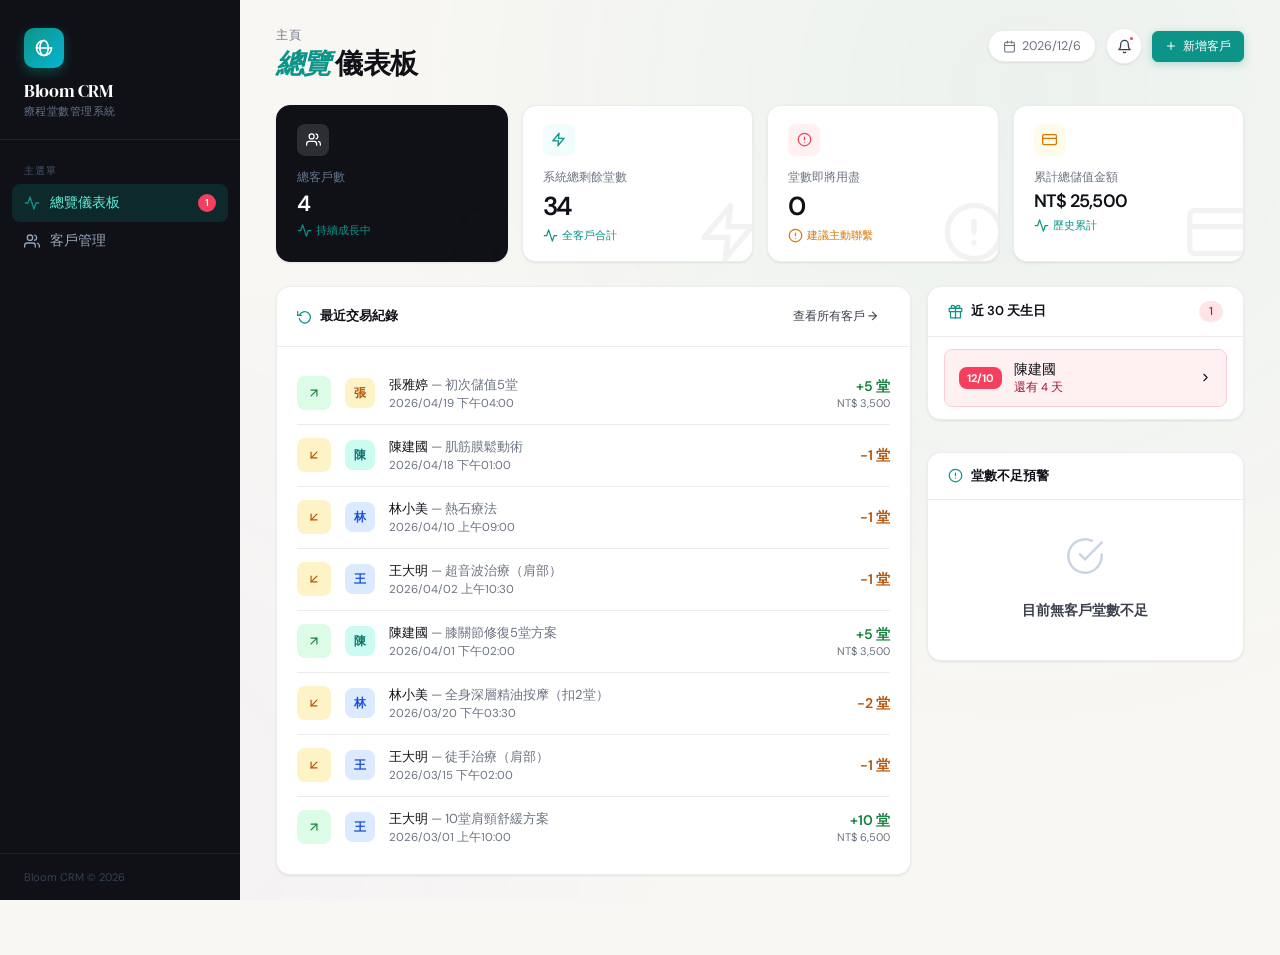
==== index.html @ e78df0e7 "Add files via upload" ====
<!DOCTYPE html>
<html lang="zh-TW">
<head>
  <meta charset="UTF-8" />
  <meta name="viewport" content="width=device-width, initial-scale=1.0" />
  <title>Bloom CRM — 療程堂數管理系統</title>
  <link rel="preconnect" href="https://fonts.googleapis.com" />
  <link rel="preconnect" href="https://fonts.gstatic.com" crossorigin />
  <link href="https://fonts.googleapis.com/css2?family=DM+Serif+Display:ital@0;1&family=DM+Sans:opsz,wght@9..40,300;9..40,400;9..40,500;9..40,600&display=swap" rel="stylesheet" />
  <link rel="stylesheet" href="style.css" />
</head>
<body>

<!-- ─── Surface pattern ─── -->
<div class="surface-pattern" aria-hidden="true"></div>

<!-- ─── App Layout ─── -->
<div class="layout">

  <!-- Sidebar -->
  <aside class="sidebar" id="sidebar">
    <div class="sidebar-logo">
      <div class="sidebar-logo-icon">
        <svg xmlns="http://www.w3.org/2000/svg" width="20" height="20" viewBox="0 0 24 24" fill="none" stroke="currentColor" stroke-width="2" stroke-linecap="round" stroke-linejoin="round"><path d="M12 3c-4.97 0-9 4.03-9 9s4.03 9 9 9 9-4.03 9-9"/><path d="M12 3c2.76 0 5 4.03 5 9s-2.24 9-5 9"/><path d="M3 12h18"/><path d="M12 3c-2.76 0-5 4.03-5 9s2.24 9 5 9"/></svg>
      </div>
      <div class="sidebar-title">Bloom CRM</div>
      <div class="sidebar-subtitle">療程堂數管理系統</div>
    </div>
    <nav class="sidebar-nav">
      <div class="nav-section-label">主選單</div>
      <button class="nav-item active" data-page="dashboard" onclick="navigate('dashboard')">
        <svg xmlns="http://www.w3.org/2000/svg" width="16" height="16" viewBox="0 0 24 24" fill="none" stroke="currentColor" stroke-width="2" stroke-linecap="round" stroke-linejoin="round"><polyline points="22 12 18 12 15 21 9 3 6 12 2 12"/></svg>
        總覽儀表板
        <span class="nav-badge" id="nav-notif-badge" style="display:none">0</span>
      </button>
      <button class="nav-item" data-page="customers" onclick="navigate('customers')">
        <svg xmlns="http://www.w3.org/2000/svg" width="16" height="16" viewBox="0 0 24 24" fill="none" stroke="currentColor" stroke-width="2" stroke-linecap="round" stroke-linejoin="round"><path d="M17 21v-2a4 4 0 0 0-4-4H5a4 4 0 0 0-4 4v2"/><circle cx="9" cy="7" r="4"/><path d="M23 21v-2a4 4 0 0 0-3-3.87"/><path d="M16 3.13a4 4 0 0 1 0 7.75"/></svg>
        客戶管理
      </button>
    </nav>
    <div class="sidebar-footer">Bloom CRM &copy; 2026</div>
  </aside>

  <!-- Main -->
  <main class="main" id="main">
    <div class="main-header">
      <div>
        <div class="breadcrumb" id="breadcrumb">主頁</div>
        <h1 class="main-title" id="main-title"><span>總覽</span> 儀表板</h1>
      </div>
      <div class="header-right">
        <div class="date-chip">
          <svg xmlns="http://www.w3.org/2000/svg" width="13" height="13" viewBox="0 0 24 24" fill="none" stroke="currentColor" stroke-width="2" stroke-linecap="round" stroke-linejoin="round"><rect x="3" y="4" width="18" height="18" rx="2" ry="2"/><line x1="16" y1="2" x2="16" y2="6"/><line x1="8" y1="2" x2="8" y2="6"/><line x1="3" y1="10" x2="21" y2="10"/></svg>
          <span id="today-date"></span>
        </div>
        <div class="icon-btn" id="notif-btn" onclick="navigate('dashboard')" title="通知">
          <span class="notif-dot" id="notif-dot" style="display:none"></span>
          <svg xmlns="http://www.w3.org/2000/svg" width="15" height="15" viewBox="0 0 24 24" fill="none" stroke="currentColor" stroke-width="2" stroke-linecap="round" stroke-linejoin="round"><path d="M18 8A6 6 0 0 0 6 8c0 7-3 9-3 9h18s-3-2-3-9"/><path d="M13.73 21a2 2 0 0 1-3.46 0"/></svg>
        </div>
        <button class="btn btn-primary btn-sm" onclick="openModal('add-customer')">
          <svg xmlns="http://www.w3.org/2000/svg" width="14" height="14" viewBox="0 0 24 24" fill="none" stroke="currentColor" stroke-width="2" stroke-linecap="round" stroke-linejoin="round"><line x1="12" y1="5" x2="12" y2="19"/><line x1="5" y1="12" x2="19" y2="12"/></svg>
          新增客戶
        </button>
      </div>
    </div>

    <div class="page-content">
      <!-- Dashboard Page -->
      <div class="page active" id="page-dashboard"></div>
      <!-- Customers Page -->
      <div class="page" id="page-customers"></div>
      <!-- Profile Page -->
      <div class="page" id="page-profile"></div>
    </div>
  </main>
</div>

<!-- ─── Add Customer Modal ─── -->
<div class="modal-overlay" id="modal-add-customer" style="display:none" onclick="closeModalOutside(event,'modal-add-customer')">
  <div class="modal">
    <div class="modal-header">
      <span class="modal-title">新增客戶檔案</span>
      <button class="icon-btn" onclick="closeModal('add-customer')">
        <svg xmlns="http://www.w3.org/2000/svg" width="16" height="16" viewBox="0 0 24 24" fill="none" stroke="currentColor" stroke-width="2" stroke-linecap="round" stroke-linejoin="round"><line x1="18" y1="6" x2="6" y2="18"/><line x1="6" y1="6" x2="18" y2="18"/></svg>
      </button>
    </div>
    <form id="form-add-customer" onsubmit="handleAddCustomer(event)">
      <div class="modal-body">
        <div class="form-grid-2">
          <div class="form-group">
            <label class="form-label">姓名 *</label>
            <input name="name" required class="form-input" placeholder="王大明" />
          </div>
          <div class="form-group">
            <label class="form-label">手機號碼 *</label>
            <input name="phone" required class="form-input" placeholder="0912-345-678" />
          </div>
        </div>
        <div class="form-grid-2">
          <div class="form-group">
            <label class="form-label">生日</label>
            <input name="birthday" type="date" class="form-input" />
          </div>
          <div class="form-group">
            <label class="form-label">性別</label>
            <select name="gender" class="form-input form-select">
              <option>女</option><option>男</option><option>其他</option>
            </select>
          </div>
        </div>
        <div class="form-group">
          <label class="form-label">健康狀況 / 備註</label>
          <textarea name="notes" class="form-input form-textarea" placeholder="記錄客戶的過去傷病史、偏好力道、過敏源等..."></textarea>
        </div>
      </div>
      <div class="modal-footer">
        <button type="button" class="btn" onclick="closeModal('add-customer')">取消</button>
        <button type="submit" class="btn btn-primary">
          <svg xmlns="http://www.w3.org/2000/svg" width="14" height="14" viewBox="0 0 24 24" fill="none" stroke="currentColor" stroke-width="2" stroke-linecap="round" stroke-linejoin="round"><line x1="12" y1="5" x2="12" y2="19"/><line x1="5" y1="12" x2="19" y2="12"/></svg>
          建立檔案
        </button>
      </div>
    </form>
  </div>
</div>

<!-- ─── Transaction Modal ─── -->
<div class="modal-overlay" id="modal-transaction" style="display:none" onclick="closeModalOutside(event,'modal-transaction')">
  <div class="modal">
    <div class="modal-header">
      <div>
        <div class="modal-title" id="tx-modal-title">儲值</div>
        <div class="modal-subtitle" id="tx-modal-subtitle"></div>
      </div>
      <button class="icon-btn" onclick="closeModal('transaction')">
        <svg xmlns="http://www.w3.org/2000/svg" width="16" height="16" viewBox="0 0 24 24" fill="none" stroke="currentColor" stroke-width="2" stroke-linecap="round" stroke-linejoin="round"><line x1="18" y1="6" x2="6" y2="18"/><line x1="6" y1="6" x2="18" y2="18"/></svg>
      </button>
    </div>
    <form id="form-transaction" onsubmit="handleTransaction(event)">
      <div class="modal-body">
        <div class="alert alert-amber" id="tx-balance-alert" style="display:none">
          <svg xmlns="http://www.w3.org/2000/svg" width="15" height="15" viewBox="0 0 24 24" fill="none" stroke="currentColor" stroke-width="2" stroke-linecap="round" stroke-linejoin="round"><circle cx="12" cy="12" r="10"/><line x1="12" y1="8" x2="12" y2="12"/><line x1="12" y1="16" x2="12.01" y2="16"/></svg>
          <span id="tx-balance-text"></span>
        </div>
        <!-- Plan picker (topup only) -->
        <div id="tx-plan-section" class="form-group">
          <label class="form-label">快速選擇方案</label>
          <div class="plan-grid" id="plan-grid"></div>
        </div>
        <div class="form-grid-2" id="tx-fields">
          <div class="form-group">
            <label class="form-label" id="tx-sessions-label">增加堂數 *</label>
            <input name="sessions" id="tx-sessions" required type="number" min="1" value="1" class="form-input" />
          </div>
          <div class="form-group" id="tx-amount-group">
            <label class="form-label">收款金額 (NT$) *</label>
            <input name="amount" id="tx-amount" required type="number" min="0" class="form-input" placeholder="例：6500" />
            <div class="form-hint">可輸入自訂金額覆蓋方案定價</div>
          </div>
        </div>
        <div class="form-group">
          <label class="form-label">備註 / 療程名稱 *</label>
          <input name="note" id="tx-note" required class="form-input" placeholder="" />
        </div>
      </div>
      <div class="modal-footer">
        <button type="button" class="btn" onclick="closeModal('transaction')">取消</button>
        <button type="submit" class="btn btn-primary" id="tx-submit-btn">確認</button>
      </div>
    </form>
  </div>
</div>

<!-- ─── Toast ─── -->
<div class="toast" id="toast" style="display:none">
  <div class="toast-dot"></div>
  <span id="toast-msg"></span>
</div>

<script src="app.js"></script>
</body>
</html>
---- style.css ----
/* ─── Reset & Base ─────────────────────────────────────────────────────────── */
*, *::before, *::after { box-sizing: border-box; margin: 0; padding: 0; }

:root {
  --ink:          #0f1117;
  --ink-2:        #3a3f4b;
  --ink-3:        #6b7280;
  --surface:      #f8f7f4;
  --card:         #ffffff;
  --border:       rgba(0,0,0,0.07);
  --border-2:     rgba(0,0,0,0.14);
  --teal:         #0d9488;
  --teal-dark:    #0f766e;
  --teal-light:   #f0fdfa;
  --teal-mid:     #99f6e4;
  --rose:         #f43f5e;
  --rose-light:   #fff1f2;
  --gold:         #d97706;
  --gold-light:   #fffbeb;
  --purple:       #7c3aed;
  --purple-light: #f5f3ff;
  --shadow-sm:    0 1px 3px rgba(0,0,0,0.06), 0 1px 2px rgba(0,0,0,0.04);
  --shadow:       0 4px 16px rgba(0,0,0,0.08), 0 1px 4px rgba(0,0,0,0.04);
  --shadow-lg:    0 20px 48px rgba(0,0,0,0.13), 0 4px 12px rgba(0,0,0,0.06);
  --r:            14px;
  --r-sm:         8px;
  --r-lg:         20px;
  --r-xl:         28px;
  --font-display: 'DM Serif Display', Georgia, serif;
  --font-body:    'DM Sans', system-ui, sans-serif;
}

html { font-size: 16px; }
body {
  font-family: var(--font-body);
  background: var(--surface);
  color: var(--ink);
  min-height: 100vh;
  -webkit-font-smoothing: antialiased;
}

/* ─── Background Pattern ────────────────────────────────────────────────────── */
.surface-pattern {
  position: fixed; inset: 0; pointer-events: none; z-index: 0;
  background-image:
    radial-gradient(circle at 80% 10%, rgba(13,148,136,0.05) 0%, transparent 50%),
    radial-gradient(circle at 10% 90%, rgba(124,58,237,0.03) 0%, transparent 40%);
}

/* ─── Layout ────────────────────────────────────────────────────────────────── */
.layout {
  display: flex;
  min-height: 100vh;
  position: relative;
  z-index: 1;
}

/* ─── Sidebar ────────────────────────────────────────────────────────────────── */
.sidebar {
  width: 240px;
  min-width: 240px;
  background: var(--ink);
  color: #e2e8f0;
  display: flex;
  flex-direction: column;
  position: sticky;
  top: 0;
  height: 100vh;
  overflow: hidden;
  flex-shrink: 0;
}

.sidebar-logo {
  padding: 28px 24px 20px;
  border-bottom: 1px solid rgba(255,255,255,0.07);
}
.sidebar-logo-icon {
  width: 40px; height: 40px;
  border-radius: 10px;
  background: linear-gradient(135deg, var(--teal) 0%, #06b6d4 100%);
  display: flex; align-items: center; justify-content: center;
  margin-bottom: 12px;
  box-shadow: 0 4px 12px rgba(13,148,136,0.4);
  color: #fff;
}
.sidebar-title {
  font-family: var(--font-display);
  font-size: 18px; color: #fff;
  letter-spacing: -0.02em; line-height: 1.2;
}
.sidebar-subtitle {
  font-size: 11px; color: #64748b;
  margin-top: 2px; letter-spacing: 0.04em; text-transform: uppercase;
}

.sidebar-nav { padding: 16px 12px; flex: 1; }
.nav-section-label {
  font-size: 10px; color: #475569;
  text-transform: uppercase; letter-spacing: 0.08em;
  padding: 0 12px; margin: 8px 0 6px;
}
.nav-item {
  display: flex; align-items: center; gap: 10px;
  padding: 10px 12px; border-radius: var(--r-sm);
  cursor: pointer; transition: all 0.15s;
  font-size: 13.5px; color: #94a3b8;
  border: none; background: none; width: 100%; text-align: left;
  font-family: var(--font-body);
}
.nav-item:hover { background: rgba(255,255,255,0.06); color: #e2e8f0; }
.nav-item.active { background: rgba(13,148,136,0.18); color: #5eead4; }
.nav-item.active svg { stroke: var(--teal); }
.nav-item svg { width: 16px; height: 16px; flex-shrink: 0; }
.nav-badge {
  margin-left: auto;
  background: var(--rose); color: #fff;
  font-size: 10px; font-weight: 600;
  min-width: 18px; height: 18px; border-radius: 99px;
  display: inline-flex; align-items: center; justify-content: center;
  padding: 0 5px;
}

.sidebar-footer {
  padding: 16px 24px;
  border-top: 1px solid rgba(255,255,255,0.07);
  font-size: 11px; color: #334155;
}

/* ─── Main ───────────────────────────────────────────────────────────────────── */
.main { flex: 1; overflow-y: auto; min-width: 0; }

.main-header {
  padding: 28px 36px 0;
  display: flex; align-items: flex-start; justify-content: space-between;
  margin-bottom: 24px;
}
.breadcrumb {
  font-size: 11.5px; color: var(--ink-3);
  margin-bottom: 4px; text-transform: uppercase; letter-spacing: 0.06em;
}
.main-title {
  font-family: var(--font-display);
  font-size: 28px; color: var(--ink);
  letter-spacing: -0.03em; line-height: 1.2;
}
.main-title span { font-style: italic; color: var(--teal); }

.header-right { display: flex; align-items: center; gap: 10px; }
.date-chip {
  display: flex; align-items: center; gap: 6px;
  padding: 7px 14px; border-radius: 99px;
  background: var(--card); border: 1px solid var(--border);
  font-size: 12.5px; color: var(--ink-3);
  box-shadow: var(--shadow-sm);
}
.icon-btn {
  width: 36px; height: 36px; border-radius: 99px;
  background: var(--card); border: 1px solid var(--border);
  display: flex; align-items: center; justify-content: center;
  cursor: pointer; transition: all 0.15s;
  box-shadow: var(--shadow-sm); position: relative;
  flex-shrink: 0;
}
.icon-btn:hover { border-color: var(--border-2); box-shadow: var(--shadow); }
.icon-btn svg { color: var(--ink-2); }
.notif-dot {
  position: absolute; top: 6px; right: 6px;
  width: 7px; height: 7px; border-radius: 99px;
  background: var(--rose); border: 2px solid var(--card);
}

.page-content { padding: 0 36px 48px; }

/* ─── Pages ──────────────────────────────────────────────────────────────────── */
.page { display: none; }
.page.active { display: block; animation: fadeIn 0.2s ease; }
@keyframes fadeIn { from { opacity: 0; transform: translateY(6px); } to { opacity: 1; transform: translateY(0); } }

/* ─── KPI Grid ───────────────────────────────────────────────────────────────── */
.kpi-grid {
  display: grid;
  grid-template-columns: repeat(4, 1fr);
  gap: 14px; margin-bottom: 24px;
}
.kpi-card {
  background: var(--card); border-radius: var(--r);
  padding: 18px 20px; border: 1px solid var(--border);
  box-shadow: var(--shadow-sm); position: relative; overflow: hidden;
  transition: box-shadow 0.2s, transform 0.2s;
}
.kpi-card:hover { box-shadow: var(--shadow); transform: translateY(-1px); }
.kpi-card.accent { background: var(--ink); border-color: var(--ink); }

.kpi-icon {
  width: 32px; height: 32px; border-radius: var(--r-sm);
  display: flex; align-items: center; justify-content: center;
  margin-bottom: 14px;
}
.kpi-icon svg { width: 15px; height: 15px; }
.kpi-icon.teal   { background: var(--teal-light); color: var(--teal); }
.kpi-icon.rose   { background: var(--rose-light); color: var(--rose); }
.kpi-icon.gold   { background: var(--gold-light); color: var(--gold); }
.kpi-icon.white  { background: rgba(255,255,255,0.12); color: #fff; }

.kpi-label { font-size: 11.5px; color: var(--ink-3); margin-bottom: 4px; }
.kpi-card.accent .kpi-label { color: #64748b; }
.kpi-value { font-size: 26px; font-weight: 600; color: var(--ink); letter-spacing: -0.04em; }
.kpi-card.accent .kpi-value { color: #fff; font-size: 22px; }
.kpi-delta { font-size: 11px; margin-top: 5px; display: flex; align-items: center; gap: 4px; }
.kpi-delta.up   { color: var(--teal); }
.kpi-delta.warn { color: var(--gold); }
.kpi-bg-icon { position: absolute; bottom: -8px; right: -8px; opacity: 0.05; }
.kpi-bg-icon svg { width: 64px; height: 64px; }
.kpi-card.accent .kpi-bg-icon { opacity: 0.12; }

/* ─── Two/Three Col ──────────────────────────────────────────────────────────── */
.two-col   { display: grid; grid-template-columns: 1fr 1fr; gap: 16px; margin-bottom: 16px; }
.three-col { display: grid; grid-template-columns: 2fr 1fr; gap: 16px; margin-bottom: 16px; }

/* ─── Panel ──────────────────────────────────────────────────────────────────── */
.panel {
  background: var(--card); border-radius: var(--r);
  border: 1px solid var(--border); box-shadow: var(--shadow-sm); overflow: hidden;
  margin-bottom: 16px;
}
.panel-header {
  padding: 14px 20px;
  border-bottom: 1px solid var(--border);
  display: flex; align-items: center; gap: 8px;
}
.panel-header svg { width: 15px; height: 15px; color: var(--teal); }
.panel-title { font-size: 13px; font-weight: 600; color: var(--ink); }
.panel-body { padding: 16px 20px; }

/* ─── Buttons ────────────────────────────────────────────────────────────────── */
.btn {
  display: inline-flex; align-items: center; gap: 6px;
  padding: 9px 16px; border-radius: var(--r-sm);
  font-size: 13px; font-weight: 500; font-family: var(--font-body);
  cursor: pointer; transition: all 0.15s;
  border: 1px solid var(--border);
  background: var(--card); color: var(--ink-2);
  box-shadow: var(--shadow-sm); white-space: nowrap;
  text-decoration: none;
}
.btn:hover { background: #f1f5f9; border-color: var(--border-2); }
.btn svg { width: 14px; height: 14px; flex-shrink: 0; }
.btn-primary {
  background: var(--teal); color: #fff;
  border-color: var(--teal);
  box-shadow: 0 2px 8px rgba(13,148,136,0.3);
}
.btn-primary:hover { background: var(--teal-dark); border-color: var(--teal-dark); box-shadow: 0 4px 12px rgba(13,148,136,0.4); }
.btn-danger  { background: var(--rose); color: #fff; border-color: var(--rose); box-shadow: 0 2px 8px rgba(244,63,94,0.3); }
.btn-danger:hover { background: #e11d48; }
.btn-ghost   { background: none; border-color: transparent; box-shadow: none; }
.btn-ghost:hover { background: #f1f5f9; }
.btn-sm      { padding: 6px 12px; font-size: 12px; border-radius: 6px; }
.btn-sm svg  { width: 12px; height: 12px; }

/* ─── Search ─────────────────────────────────────────────────────────────────── */
.search-row { display: flex; gap: 10px; margin-bottom: 18px; }
.search-wrap { flex: 1; position: relative; }
.search-wrap svg {
  position: absolute; left: 12px; top: 50%;
  transform: translateY(-50%); width: 15px; height: 15px; color: var(--ink-3);
  pointer-events: none;
}
.search-input {
  width: 100%; padding: 10px 12px 10px 36px;
  border: 1px solid var(--border); border-radius: var(--r-sm);
  background: var(--card); color: var(--ink); font-size: 13.5px;
  font-family: var(--font-body);
  outline: none; transition: border-color 0.15s, box-shadow 0.15s;
  box-shadow: var(--shadow-sm);
}
.search-input:focus {
  border-color: var(--teal);
  box-shadow: 0 0 0 3px rgba(13,148,136,0.12);
}

/* ─── Customer Table ─────────────────────────────────────────────────────────── */
.customer-table { width: 100%; border-collapse: collapse; }
.customer-table th {
  text-align: left; font-size: 11px; font-weight: 600;
  color: var(--ink-3); text-transform: uppercase; letter-spacing: 0.06em;
  padding: 10px 16px; background: #fafafa; border-bottom: 1px solid var(--border);
}
.customer-table td {
  padding: 13px 16px; border-bottom: 1px solid var(--border); vertical-align: middle;
}
.customer-table tbody tr:last-child td { border-bottom: none; }
.customer-table tbody tr { transition: background 0.1s; cursor: pointer; }
.customer-table tbody tr:hover td { background: var(--teal-light); }

/* ─── Avatar ─────────────────────────────────────────────────────────────────── */
.avatar {
  width: 36px; height: 36px; border-radius: 99px;
  display: flex; align-items: center; justify-content: center;
  font-size: 14px; font-weight: 600; flex-shrink: 0;
  font-family: var(--font-body);
}
.avatar-lg   { width: 64px; height: 64px; font-size: 22px; border-radius: 18px; }
.avatar-teal   { background: #ccfbf1; color: #0f766e; }
.avatar-purple { background: #ede9fe; color: #6d28d9; }
.avatar-rose   { background: #ffe4e6; color: #be123c; }
.avatar-gold   { background: #fef3c7; color: #b45309; }
.avatar-blue   { background: #dbeafe; color: #1d4ed8; }

/* ─── Badges ─────────────────────────────────────────────────────────────────── */
.badge {
  display: inline-flex; align-items: center; gap: 4px;
  padding: 3px 10px; border-radius: 99px;
  font-size: 11.5px; font-weight: 500;
}
.badge-green  { background: #dcfce7; color: #15803d; }
.badge-amber  { background: #fef3c7; color: #b45309; }
.badge-red    { background: #ffe4e6; color: #be123c; }
.badge-blue   { background: #dbeafe; color: #1d4ed8; }
.badge-gray   { background: #f1f5f9; color: #475569; }

/* ─── Session Meter ──────────────────────────────────────────────────────────── */
.session-meter { display: flex; align-items: center; gap: 8px; }
.session-bar-bg { flex: 1; height: 5px; background: #e2e8f0; border-radius: 99px; overflow: hidden; }
.session-bar    { height: 100%; border-radius: 99px; transition: width 0.4s ease; }
.session-bar.green  { background: var(--teal); }
.session-bar.amber  { background: var(--gold); }
.session-bar.red    { background: var(--rose); }

/* ─── Transaction Rows ───────────────────────────────────────────────────────── */
.tx-row {
  display: flex; align-items: center; gap: 14px;
  padding: 13px 0; border-bottom: 1px solid var(--border);
}
.tx-row:last-child { border-bottom: none; }
.tx-icon {
  width: 34px; height: 34px; border-radius: var(--r-sm);
  display: flex; align-items: center; justify-content: center; flex-shrink: 0;
}
.tx-icon svg { width: 14px; height: 14px; }
.tx-icon.topup { background: #dcfce7; color: #15803d; }
.tx-icon.usage { background: #fef3c7; color: #b45309; }
.tx-info   { flex: 1; min-width: 0; }
.tx-title  { font-size: 13px; font-weight: 500; color: var(--ink); }
.tx-sub    { font-size: 11.5px; color: var(--ink-3); margin-top: 2px; }
.tx-amount { font-size: 14px; font-weight: 600; text-align: right; white-space: nowrap; }
.tx-amount.topup { color: #15803d; }
.tx-amount.usage { color: #b45309; }
.tx-amount .tx-money { font-size: 11px; font-weight: 400; color: var(--ink-3); }

/* ─── Birthday Row ───────────────────────────────────────────────────────────── */
.bday-row {
  display: flex; align-items: center; gap: 12px;
  padding: 11px 14px; border-radius: var(--r-sm);
  background: var(--rose-light); border: 1px solid #fecdd3;
  cursor: pointer; transition: all 0.15s; margin-bottom: 8px;
}
.bday-row:hover { background: #ffe4e6; border-color: #fda4af; }
.bday-row:last-child { margin-bottom: 0; }
.bday-date-badge {
  background: var(--rose); color: #fff;
  border-radius: 8px; padding: 4px 8px;
  font-size: 11px; font-weight: 700;
  text-align: center; min-width: 40px; flex-shrink: 0;
}

/* ─── Alert Box ──────────────────────────────────────────────────────────────── */
.alert {
  display: flex; align-items: flex-start; gap: 10px;
  padding: 12px 14px; border-radius: var(--r-sm);
  font-size: 13px; margin-bottom: 16px;
}
.alert svg { width: 15px; height: 15px; flex-shrink: 0; margin-top: 1px; }
.alert-amber { background: var(--gold-light); border: 1px solid #fcd34d; color: #92400e; }
.alert-amber svg { stroke: #b45309; }

/* ─── Profile Layout ─────────────────────────────────────────────────────────── */
.profile-grid { display: grid; grid-template-columns: 300px 1fr; gap: 18px; }

.profile-card {
  background: var(--card); border-radius: var(--r);
  border: 1px solid var(--border); box-shadow: var(--shadow-sm); overflow: hidden;
  margin-bottom: 14px;
}
.profile-card-header {
  padding: 28px 24px;
  background: linear-gradient(135deg, #f0fdfa 0%, #e0f2fe 100%);
  border-bottom: 1px solid var(--border);
  text-align: center;
}
.profile-name {
  font-family: var(--font-display);
  font-size: 22px; color: var(--ink);
  margin-top: 12px; letter-spacing: -0.02em;
}
.profile-meta { font-size: 12.5px; color: var(--ink-3); margin-top: 4px; }
.profile-card-body { padding: 20px 24px; }

.profile-field { display: flex; align-items: flex-start; gap: 10px; margin-bottom: 14px; }
.profile-field:last-child { margin-bottom: 0; }
.profile-field-icon {
  width: 28px; height: 28px; border-radius: 7px;
  background: var(--surface);
  display: flex; align-items: center; justify-content: center; flex-shrink: 0;
}
.profile-field-icon svg { width: 13px; height: 13px; color: var(--ink-3); }
.profile-field-label { font-size: 11px; color: var(--ink-3); margin-bottom: 1px; }
.profile-field-value { font-size: 13.5px; color: var(--ink); line-height: 1.5; }

/* Balance Card */
.balance-card {
  background: var(--ink); border-radius: var(--r);
  padding: 22px 24px; overflow: hidden; position: relative;
  border: 1px solid #1e293b;
}
.balance-inner { position: relative; z-index: 1; }
.balance-eyebrow { font-size: 11px; color: #475569; text-transform: uppercase; letter-spacing: 0.06em; margin-bottom: 6px; }
.balance-number { font-size: 52px; font-weight: 700; color: #fff; line-height: 1; letter-spacing: -0.05em; }
.balance-label  { font-size: 13px; color: #64748b; margin-top: 4px; }
.balance-progress { margin: 10px 0 16px; }
.balance-progress .session-bar-bg { height: 4px; }
.balance-spend { font-size: 12px; color: #64748b; margin-bottom: 16px; }
.balance-actions { display: flex; gap: 10px; }
.balance-btn {
  flex: 1; padding: 10px 0; border-radius: var(--r-sm);
  font-size: 13px; font-weight: 500; cursor: pointer;
  transition: all 0.15s; border: none; font-family: var(--font-body);
  display: flex; align-items: center; justify-content: center; gap: 6px;
}
.balance-btn svg { width: 14px; height: 14px; }
.balance-btn.primary   { background: var(--teal); color: #fff; }
.balance-btn.primary:hover { background: var(--teal-dark); }
.balance-btn.secondary { background: rgba(255,255,255,0.08); color: #94a3b8; }
.balance-btn.secondary:hover { background: rgba(255,255,255,0.15); color: #e2e8f0; }
.balance-bg-icon { position: absolute; bottom: -20px; right: -20px; opacity: 0.07; }
.balance-bg-icon svg { width: 120px; height: 120px; stroke: #fff; }

/* Profile Transaction Panel */
.profile-tx-panel {
  background: var(--card); border-radius: var(--r);
  border: 1px solid var(--border); box-shadow: var(--shadow-sm);
  overflow: hidden; display: flex; flex-direction: column;
  max-height: 600px;
}
.profile-tx-body { overflow-y: auto; padding: 0 20px; flex: 1; }
.profile-tx-body::-webkit-scrollbar { width: 4px; }
.profile-tx-body::-webkit-scrollbar-thumb { background: #e2e8f0; border-radius: 99px; }

/* ─── Modal ──────────────────────────────────────────────────────────────────── */
.modal-overlay {
  position: fixed; inset: 0;
  background: rgba(15,17,23,0.6);
  backdrop-filter: blur(4px);
  display: flex; align-items: center; justify-content: center;
  padding: 16px; z-index: 100;
}
.modal {
  background: var(--card); border-radius: var(--r-xl);
  width: 100%; max-width: 460px;
  box-shadow: var(--shadow-lg);
  animation: modal-in 0.2s ease;
  overflow: hidden;
}
@keyframes modal-in {
  from { opacity: 0; transform: scale(0.96) translateY(8px); }
  to   { opacity: 1; transform: scale(1) translateY(0); }
}
.modal-header {
  padding: 22px 24px 18px;
  display: flex; align-items: flex-start; justify-content: space-between;
  border-bottom: 1px solid var(--border);
}
.modal-title    { font-size: 16px; font-weight: 600; color: var(--ink); }
.modal-subtitle { font-size: 12px; color: var(--ink-3); margin-top: 3px; display: flex; align-items: center; gap: 6px; }
.modal-body   { padding: 22px 24px; }
.modal-footer {
  padding: 16px 24px; border-top: 1px solid var(--border);
  display: flex; justify-content: flex-end; gap: 10px;
}

/* ─── Forms ──────────────────────────────────────────────────────────────────── */
.form-group   { margin-bottom: 16px; }
.form-label {
  display: block; font-size: 12px; font-weight: 600; color: var(--ink-2);
  margin-bottom: 6px; text-transform: uppercase; letter-spacing: 0.04em;
}
.form-input {
  width: 100%; padding: 10px 13px;
  border: 1px solid var(--border); border-radius: var(--r-sm);
  background: var(--surface); color: var(--ink); font-size: 13.5px;
  font-family: var(--font-body);
  outline: none; transition: all 0.15s;
}
.form-input:focus {
  border-color: var(--teal);
  box-shadow: 0 0 0 3px rgba(13,148,136,0.12);
  background: var(--card);
}
.form-select  { appearance: none; cursor: pointer; }
.form-textarea { resize: vertical; min-height: 80px; line-height: 1.5; }
.form-grid-2  { display: grid; grid-template-columns: 1fr 1fr; gap: 14px; }
.form-hint    { font-size: 11.5px; color: var(--ink-3); margin-top: 5px; }

/* ─── Plan Pills ─────────────────────────────────────────────────────────────── */
.plan-grid { display: grid; grid-template-columns: repeat(3, 1fr); gap: 8px; margin-top: 8px; }
.plan-pill {
  border: 1px solid var(--border); border-radius: var(--r-sm);
  padding: 10px 8px; text-align: center; cursor: pointer;
  transition: all 0.15s; background: var(--surface);
}
.plan-pill:hover { border-color: var(--teal); background: var(--teal-light); }
.plan-pill.selected { border-color: var(--teal); background: var(--teal-light); box-shadow: 0 0 0 2px rgba(13,148,136,0.2); }
.plan-pill-sessions { font-size: 18px; font-weight: 700; color: var(--ink); }
.plan-pill-unit     { font-size: 10px; color: var(--teal); font-weight: 600; }
.plan-pill-price    { font-size: 11px; color: var(--ink-3); margin-top: 2px; }

/* ─── Toast ──────────────────────────────────────────────────────────────────── */
.toast {
  position: fixed; bottom: 28px; right: 28px;
  background: var(--ink); color: #e2e8f0;
  padding: 13px 18px; border-radius: var(--r);
  box-shadow: var(--shadow-lg);
  display: flex; align-items: center; gap: 10px;
  font-size: 13.5px; font-weight: 500;
  animation: toast-in 0.3s ease;
  z-index: 200; min-width: 220px;
}
.toast-dot { width: 8px; height: 8px; border-radius: 99px; background: var(--teal); flex-shrink: 0; }
@keyframes toast-in {
  from { opacity: 0; transform: translateY(12px) scale(0.97); }
  to   { opacity: 1; transform: translateY(0) scale(1); }
}

/* ─── Empty State ────────────────────────────────────────────────────────────── */
.empty-state { text-align: center; padding: 40px 24px; }
.empty-state svg { width: 40px; height: 40px; stroke: #cbd5e1; margin-bottom: 12px; }
.empty-title { font-size: 14px; font-weight: 600; color: var(--ink-2); margin-bottom: 4px; }
.empty-sub   { font-size: 13px; color: var(--ink-3); }

/* ─── Scrollbar ──────────────────────────────────────────────────────────────── */
.main::-webkit-scrollbar { width: 5px; }
.main::-webkit-scrollbar-track { background: transparent; }
.main::-webkit-scrollbar-thumb { background: #cbd5e1; border-radius: 99px; }

/* ─── Responsive ─────────────────────────────────────────────────────────────── */
@media (max-width: 1100px) {
  .kpi-grid { grid-template-columns: repeat(2, 1fr); }
  .three-col { grid-template-columns: 1fr; }
  .profile-grid { grid-template-columns: 1fr; }
}
@media (max-width: 768px) {
  .sidebar { width: 200px; min-width: 200px; }
  .main-header { padding: 20px 20px 0; flex-wrap: wrap; gap: 12px; }
  .page-content { padding: 0 20px 40px; }
  .kpi-grid { grid-template-columns: 1fr 1fr; }
  .two-col { grid-template-columns: 1fr; }
  .customer-table th:nth-child(3),
  .customer-table td:nth-child(3) { display: none; }
}
@media (max-width: 560px) {
  .layout { flex-direction: column; }
  .sidebar { width: 100%; min-width: unset; height: auto; position: relative; }
  .sidebar-nav { display: flex; flex-direction: row; padding: 8px 12px; gap: 6px; }
  .nav-section-label { display: none; }
  .nav-item { flex: 1; justify-content: center; }
  .kpi-grid { grid-template-columns: 1fr 1fr; }
}
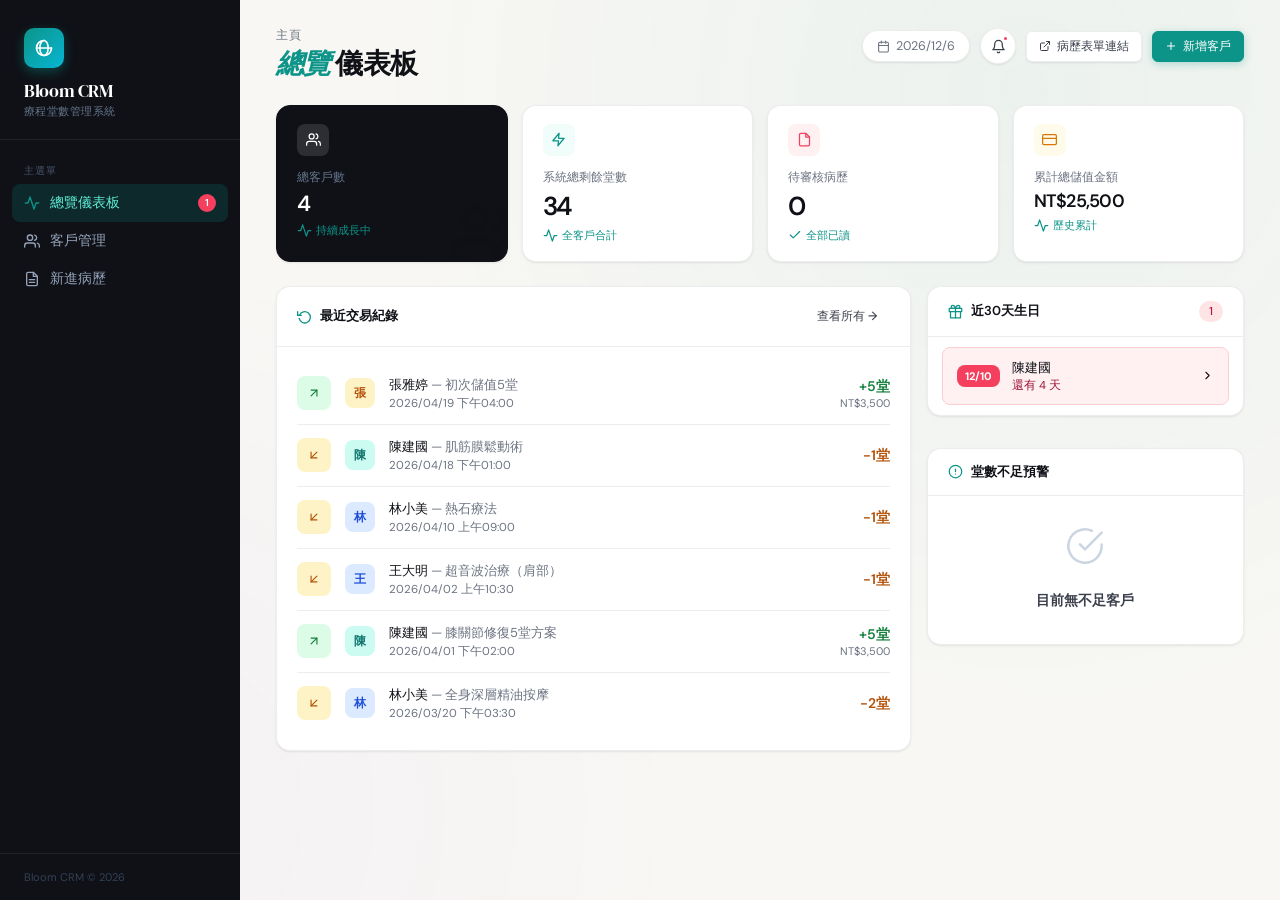
==== commit 5fa19ca1: "Add files via upload" ====
--- a/index.html
+++ b/index.html
@@ -1,24 +1,20 @@
 <!DOCTYPE html>
 <html lang="zh-TW">
 <head>
-  <meta charset="UTF-8" />
-  <meta name="viewport" content="width=device-width, initial-scale=1.0" />
-  <title>Bloom CRM — 療程堂數管理系統</title>
-  <link rel="preconnect" href="https://fonts.googleapis.com" />
-  <link rel="preconnect" href="https://fonts.gstatic.com" crossorigin />
-  <link href="https://fonts.googleapis.com/css2?family=DM+Serif+Display:ital@0;1&family=DM+Sans:opsz,wght@9..40,300;9..40,400;9..40,500;9..40,600&display=swap" rel="stylesheet" />
-  <link rel="stylesheet" href="style.css" />
+<meta charset="UTF-8"/>
+<meta name="viewport" content="width=device-width,initial-scale=1.0"/>
+<title>Bloom CRM — 療程管理系統</title>
+<link rel="preconnect" href="https://fonts.googleapis.com"/>
+<link rel="preconnect" href="https://fonts.gstatic.com" crossorigin/>
+<link href="https://fonts.googleapis.com/css2?family=DM+Serif+Display:ital@0;1&family=DM+Sans:opsz,wght@9..40,300;9..40,400;9..40,500;9..40,600&display=swap" rel="stylesheet"/>
+<link rel="stylesheet" href="style.css"/>
 </head>
 <body>
-
-<!-- ─── Surface pattern ─── -->
 <div class="surface-pattern" aria-hidden="true"></div>
-
-<!-- ─── App Layout ─── -->
 <div class="layout">
 
   <!-- Sidebar -->
-  <aside class="sidebar" id="sidebar">
+  <aside class="sidebar">
     <div class="sidebar-logo">
       <div class="sidebar-logo-icon">
         <svg xmlns="http://www.w3.org/2000/svg" width="20" height="20" viewBox="0 0 24 24" fill="none" stroke="currentColor" stroke-width="2" stroke-linecap="round" stroke-linejoin="round"><path d="M12 3c-4.97 0-9 4.03-9 9s4.03 9 9 9 9-4.03 9-9"/><path d="M12 3c2.76 0 5 4.03 5 9s-2.24 9-5 9"/><path d="M3 12h18"/><path d="M12 3c-2.76 0-5 4.03-5 9s2.24 9 5 9"/></svg>
@@ -37,6 +33,11 @@
         <svg xmlns="http://www.w3.org/2000/svg" width="16" height="16" viewBox="0 0 24 24" fill="none" stroke="currentColor" stroke-width="2" stroke-linecap="round" stroke-linejoin="round"><path d="M17 21v-2a4 4 0 0 0-4-4H5a4 4 0 0 0-4 4v2"/><circle cx="9" cy="7" r="4"/><path d="M23 21v-2a4 4 0 0 0-3-3.87"/><path d="M16 3.13a4 4 0 0 1 0 7.75"/></svg>
         客戶管理
       </button>
+      <button class="nav-item" data-page="intakes" onclick="navigate('intakes')">
+        <svg xmlns="http://www.w3.org/2000/svg" width="16" height="16" viewBox="0 0 24 24" fill="none" stroke="currentColor" stroke-width="2" stroke-linecap="round" stroke-linejoin="round"><path d="M14 2H6a2 2 0 0 0-2 2v16a2 2 0 0 0 2 2h12a2 2 0 0 0 2-2V8z"/><polyline points="14 2 14 8 20 8"/><line x1="16" y1="13" x2="8" y2="13"/><line x1="16" y1="17" x2="8" y2="17"/></svg>
+        新進病歷
+        <span class="nav-badge" id="nav-intake-badge" style="display:none">0</span>
+      </button>
     </nav>
     <div class="sidebar-footer">Bloom CRM &copy; 2026</div>
   </aside>
@@ -53,29 +54,30 @@
           <svg xmlns="http://www.w3.org/2000/svg" width="13" height="13" viewBox="0 0 24 24" fill="none" stroke="currentColor" stroke-width="2" stroke-linecap="round" stroke-linejoin="round"><rect x="3" y="4" width="18" height="18" rx="2" ry="2"/><line x1="16" y1="2" x2="16" y2="6"/><line x1="8" y1="2" x2="8" y2="6"/><line x1="3" y1="10" x2="21" y2="10"/></svg>
           <span id="today-date"></span>
         </div>
-        <div class="icon-btn" id="notif-btn" onclick="navigate('dashboard')" title="通知">
+        <div class="icon-btn" title="通知">
           <span class="notif-dot" id="notif-dot" style="display:none"></span>
           <svg xmlns="http://www.w3.org/2000/svg" width="15" height="15" viewBox="0 0 24 24" fill="none" stroke="currentColor" stroke-width="2" stroke-linecap="round" stroke-linejoin="round"><path d="M18 8A6 6 0 0 0 6 8c0 7-3 9-3 9h18s-3-2-3-9"/><path d="M13.73 21a2 2 0 0 1-3.46 0"/></svg>
         </div>
+        <a href="intake-form.html" target="_blank" class="btn btn-sm" style="text-decoration:none">
+          <svg xmlns="http://www.w3.org/2000/svg" width="14" height="14" viewBox="0 0 24 24" fill="none" stroke="currentColor" stroke-width="2" stroke-linecap="round" stroke-linejoin="round"><path d="M18 13v6a2 2 0 0 1-2 2H5a2 2 0 0 1-2-2V8a2 2 0 0 1 2-2h6"/><polyline points="15 3 21 3 21 9"/><line x1="10" y1="14" x2="21" y2="3"/></svg>
+          病歷表單連結
+        </a>
         <button class="btn btn-primary btn-sm" onclick="openModal('add-customer')">
           <svg xmlns="http://www.w3.org/2000/svg" width="14" height="14" viewBox="0 0 24 24" fill="none" stroke="currentColor" stroke-width="2" stroke-linecap="round" stroke-linejoin="round"><line x1="12" y1="5" x2="12" y2="19"/><line x1="5" y1="12" x2="19" y2="12"/></svg>
           新增客戶
         </button>
       </div>
     </div>
-
     <div class="page-content">
-      <!-- Dashboard Page -->
       <div class="page active" id="page-dashboard"></div>
-      <!-- Customers Page -->
       <div class="page" id="page-customers"></div>
-      <!-- Profile Page -->
       <div class="page" id="page-profile"></div>
+      <div class="page" id="page-intakes"></div>
     </div>
   </main>
 </div>
 
-<!-- ─── Add Customer Modal ─── -->
+<!-- Add Customer Modal -->
 <div class="modal-overlay" id="modal-add-customer" style="display:none" onclick="closeModalOutside(event,'modal-add-customer')">
   <div class="modal">
     <div class="modal-header">
@@ -87,51 +89,28 @@
     <form id="form-add-customer" onsubmit="handleAddCustomer(event)">
       <div class="modal-body">
         <div class="form-grid-2">
-          <div class="form-group">
-            <label class="form-label">姓名 *</label>
-            <input name="name" required class="form-input" placeholder="王大明" />
-          </div>
-          <div class="form-group">
-            <label class="form-label">手機號碼 *</label>
-            <input name="phone" required class="form-input" placeholder="0912-345-678" />
-          </div>
+          <div class="form-group"><label class="form-label">姓名 *</label><input name="name" required class="form-input" placeholder="王大明"/></div>
+          <div class="form-group"><label class="form-label">手機號碼 *</label><input name="phone" required class="form-input" placeholder="0912-345-678"/></div>
         </div>
         <div class="form-grid-2">
-          <div class="form-group">
-            <label class="form-label">生日</label>
-            <input name="birthday" type="date" class="form-input" />
-          </div>
-          <div class="form-group">
-            <label class="form-label">性別</label>
-            <select name="gender" class="form-input form-select">
-              <option>女</option><option>男</option><option>其他</option>
-            </select>
-          </div>
-        </div>
-        <div class="form-group">
-          <label class="form-label">健康狀況 / 備註</label>
-          <textarea name="notes" class="form-input form-textarea" placeholder="記錄客戶的過去傷病史、偏好力道、過敏源等..."></textarea>
-        </div>
+          <div class="form-group"><label class="form-label">生日</label><input name="birthday" type="date" class="form-input"/></div>
+          <div class="form-group"><label class="form-label">性別</label><select name="gender" class="form-input form-select"><option>女</option><option>男</option><option>其他</option></select></div>
+        </div>
+        <div class="form-group"><label class="form-label">健康狀況 / 備註</label><textarea name="notes" class="form-input form-textarea" placeholder="過敏、傷病史、偏好力道..."></textarea></div>
       </div>
       <div class="modal-footer">
         <button type="button" class="btn" onclick="closeModal('add-customer')">取消</button>
-        <button type="submit" class="btn btn-primary">
-          <svg xmlns="http://www.w3.org/2000/svg" width="14" height="14" viewBox="0 0 24 24" fill="none" stroke="currentColor" stroke-width="2" stroke-linecap="round" stroke-linejoin="round"><line x1="12" y1="5" x2="12" y2="19"/><line x1="5" y1="12" x2="19" y2="12"/></svg>
-          建立檔案
-        </button>
+        <button type="submit" class="btn btn-primary">建立檔案</button>
       </div>
     </form>
   </div>
 </div>
 
-<!-- ─── Transaction Modal ─── -->
+<!-- Transaction Modal -->
 <div class="modal-overlay" id="modal-transaction" style="display:none" onclick="closeModalOutside(event,'modal-transaction')">
   <div class="modal">
     <div class="modal-header">
-      <div>
-        <div class="modal-title" id="tx-modal-title">儲值</div>
-        <div class="modal-subtitle" id="tx-modal-subtitle"></div>
-      </div>
+      <div><div class="modal-title" id="tx-modal-title">儲值</div><div class="modal-subtitle" id="tx-modal-subtitle"></div></div>
       <button class="icon-btn" onclick="closeModal('transaction')">
         <svg xmlns="http://www.w3.org/2000/svg" width="16" height="16" viewBox="0 0 24 24" fill="none" stroke="currentColor" stroke-width="2" stroke-linecap="round" stroke-linejoin="round"><line x1="18" y1="6" x2="6" y2="18"/><line x1="6" y1="6" x2="18" y2="18"/></svg>
       </button>
@@ -142,26 +121,15 @@
           <svg xmlns="http://www.w3.org/2000/svg" width="15" height="15" viewBox="0 0 24 24" fill="none" stroke="currentColor" stroke-width="2" stroke-linecap="round" stroke-linejoin="round"><circle cx="12" cy="12" r="10"/><line x1="12" y1="8" x2="12" y2="12"/><line x1="12" y1="16" x2="12.01" y2="16"/></svg>
           <span id="tx-balance-text"></span>
         </div>
-        <!-- Plan picker (topup only) -->
         <div id="tx-plan-section" class="form-group">
           <label class="form-label">快速選擇方案</label>
           <div class="plan-grid" id="plan-grid"></div>
         </div>
         <div class="form-grid-2" id="tx-fields">
-          <div class="form-group">
-            <label class="form-label" id="tx-sessions-label">增加堂數 *</label>
-            <input name="sessions" id="tx-sessions" required type="number" min="1" value="1" class="form-input" />
-          </div>
-          <div class="form-group" id="tx-amount-group">
-            <label class="form-label">收款金額 (NT$) *</label>
-            <input name="amount" id="tx-amount" required type="number" min="0" class="form-input" placeholder="例：6500" />
-            <div class="form-hint">可輸入自訂金額覆蓋方案定價</div>
-          </div>
-        </div>
-        <div class="form-group">
-          <label class="form-label">備註 / 療程名稱 *</label>
-          <input name="note" id="tx-note" required class="form-input" placeholder="" />
-        </div>
+          <div class="form-group"><label class="form-label" id="tx-sessions-label">增加堂數 *</label><input name="sessions" id="tx-sessions" required type="number" min="1" value="1" class="form-input"/></div>
+          <div class="form-group" id="tx-amount-group"><label class="form-label">收款金額 (NT$) *</label><input name="amount" id="tx-amount" required type="number" min="0" class="form-input" placeholder="例：6500"/><div class="form-hint">可自訂覆蓋方案定價</div></div>
+        </div>
+        <div class="form-group"><label class="form-label">備註 / 療程名稱 *</label><input name="note" id="tx-note" required class="form-input" placeholder=""/></div>
       </div>
       <div class="modal-footer">
         <button type="button" class="btn" onclick="closeModal('transaction')">取消</button>
@@ -171,11 +139,74 @@
   </div>
 </div>
 
-<!-- ─── Toast ─── -->
-<div class="toast" id="toast" style="display:none">
-  <div class="toast-dot"></div>
-  <span id="toast-msg"></span>
-</div>
+<!-- Share Points Modal -->
+<div class="modal-overlay" id="modal-share" style="display:none" onclick="closeModalOutside(event,'modal-share')">
+  <div class="modal">
+    <div class="modal-header">
+      <div><div class="modal-title">分享堂數給親友</div><div class="modal-subtitle" id="share-modal-subtitle"></div></div>
+      <button class="icon-btn" onclick="closeModal('share')">
+        <svg xmlns="http://www.w3.org/2000/svg" width="16" height="16" viewBox="0 0 24 24" fill="none" stroke="currentColor" stroke-width="2" stroke-linecap="round" stroke-linejoin="round"><line x1="18" y1="6" x2="6" y2="18"/><line x1="6" y1="6" x2="18" y2="18"/></svg>
+      </button>
+    </div>
+    <div class="modal-body">
+      <!-- Tab -->
+      <div style="display:flex;gap:0;border:0.5px solid var(--border);border-radius:var(--border-radius-md);overflow:hidden;margin-bottom:16px">
+        <button class="share-tab active" id="tab-phone" onclick="switchShareTab('phone')" style="flex:1;padding:8px;border:none;background:var(--color-background-info);color:var(--color-text-info);font-size:13px;cursor:pointer;font-family:var(--font-body)">轉贈給指定電話</button>
+        <button class="share-tab" id="tab-code" onclick="switchShareTab('code')" style="flex:1;padding:8px;border:none;background:var(--color-background-secondary);color:var(--color-text-secondary);font-size:13px;cursor:pointer;font-family:var(--font-body)">產生分享碼</button>
+      </div>
+      <!-- Phone tab -->
+      <div id="share-phone-panel">
+        <form id="form-share-phone" onsubmit="handleSharePhone(event)">
+          <div class="form-group"><label class="form-label">對方手機號碼 *</label><input name="toPhone" required class="form-input" placeholder="0912-345-678" id="share-to-phone"/></div>
+          <div class="form-group"><label class="form-label">轉贈堂數 *</label><input name="shareAmt" required type="number" min="1" class="form-input" id="share-amount" placeholder="1"/><div class="form-hint" id="share-balance-hint"></div></div>
+          <div class="form-group"><label class="form-label">留言（選填）</label><input name="shareMsg" class="form-input" placeholder="送給你的，好好保重！"/></div>
+          <div class="modal-footer" style="padding:0;border:none;margin-top:4px">
+            <button type="button" class="btn" onclick="closeModal('share')">取消</button>
+            <button type="submit" class="btn btn-primary">確認轉贈</button>
+          </div>
+        </form>
+      </div>
+      <!-- Code tab -->
+      <div id="share-code-panel" style="display:none">
+        <div class="form-group"><label class="form-label">產生幾堂的分享碼</label><input type="number" min="1" class="form-input" id="code-amount" placeholder="1"/></div>
+        <button class="btn btn-primary" style="width:100%;margin-bottom:12px" onclick="generateShareCode()">產生分享碼</button>
+        <div id="share-code-result" style="display:none">
+          <div style="background:var(--color-background-secondary);border:0.5px solid var(--color-border-tertiary);border-radius:var(--border-radius-md);padding:16px;text-align:center;margin-bottom:12px">
+            <div style="font-size:11px;color:var(--color-text-secondary);margin-bottom:8px;text-transform:uppercase;letter-spacing:0.05em">分享碼</div>
+            <div style="font-size:28px;font-weight:600;letter-spacing:0.15em;color:var(--color-text-primary)" id="gen-code">------</div>
+            <div style="font-size:11px;color:var(--color-text-secondary);margin-top:6px" id="gen-code-info"></div>
+          </div>
+          <div style="font-size:12px;color:var(--color-text-secondary);line-height:1.6">將此分享碼傳給對方，對方在系統輸入後即可兌換堂數。分享碼 48 小時內有效，每組只能使用一次。</div>
+        </div>
+      </div>
+    </div>
+  </div>
+</div>
+
+<!-- Redeem Code Modal -->
+<div class="modal-overlay" id="modal-redeem" style="display:none" onclick="closeModalOutside(event,'modal-redeem')">
+  <div class="modal">
+    <div class="modal-header">
+      <div><div class="modal-title">兌換分享碼</div><div class="modal-subtitle" id="redeem-subtitle"></div></div>
+      <button class="icon-btn" onclick="closeModal('redeem')">
+        <svg xmlns="http://www.w3.org/2000/svg" width="16" height="16" viewBox="0 0 24 24" fill="none" stroke="currentColor" stroke-width="2" stroke-linecap="round" stroke-linejoin="round"><line x1="18" y1="6" x2="6" y2="18"/><line x1="6" y1="6" x2="18" y2="18"/></svg>
+      </button>
+    </div>
+    <form id="form-redeem" onsubmit="handleRedeem(event)">
+      <div class="modal-body">
+        <div class="form-group"><label class="form-label">輸入分享碼</label><input name="code" required class="form-input" placeholder="例：A3K9XZ" id="redeem-code-input" style="text-transform:uppercase;letter-spacing:0.1em;font-size:18px;text-align:center"/></div>
+        <div id="redeem-result" style="display:none"></div>
+      </div>
+      <div class="modal-footer">
+        <button type="button" class="btn" onclick="closeModal('redeem')">取消</button>
+        <button type="submit" class="btn btn-primary">兌換</button>
+      </div>
+    </form>
+  </div>
+</div>
+
+<!-- Toast -->
+<div class="toast" id="toast" style="display:none"><div class="toast-dot"></div><span id="toast-msg"></span></div>
 
 <script src="app.js"></script>
 </body>
--- a/style.css
+++ b/style.css
@@ -565,3 +565,30 @@
   .nav-item { flex: 1; justify-content: center; }
   .kpi-grid { grid-template-columns: 1fr 1fr; }
 }
+
+/* ─── Intake / New features ──────────────────────────────────────────────── */
+.intake-row{display:flex;align-items:flex-start;gap:14px;padding:14px 16px;border-bottom:0.5px solid var(--border);cursor:pointer;transition:background .1s}
+.intake-row:last-child{border-bottom:none}
+.intake-row:hover{background:var(--teal-light)}
+.intake-dot{width:8px;height:8px;border-radius:50%;background:var(--rose);flex-shrink:0;margin-top:5px}
+.intake-dot.reviewed{background:#e2e8f0}
+.intake-info{flex:1;min-width:0}
+.intake-name{font-size:13.5px;font-weight:500;color:var(--ink)}
+.intake-meta{font-size:12px;color:var(--ink-3);margin-top:2px;line-height:1.5}
+.intake-plan{font-size:12px;font-weight:500;color:var(--teal);margin-top:3px}
+.intake-time{font-size:11.5px;color:var(--ink-3);white-space:nowrap;margin-top:2px}
+
+.intake-detail{background:var(--card);border-radius:var(--r-lg);border:0.5px solid var(--border);overflow:hidden}
+.intake-detail-header{padding:16px 20px;border-bottom:0.5px solid var(--border);display:flex;align-items:center;justify-content:space-between}
+.intake-detail-body{padding:16px 20px}
+.intake-chip{display:inline-flex;align-items:center;padding:3px 10px;border-radius:99px;font-size:12px;background:var(--teal-light);color:var(--teal);border:0.5px solid #5eead4;margin:3px 3px 3px 0}
+.intake-chip.symptom{background:#fef3c7;color:#b45309;border-color:#fcd34d}
+.intake-chip.special{background:#ffe4e6;color:#be123c;border-color:#fecdd3}
+.intake-field-row{display:flex;align-items:baseline;gap:8px;padding:6px 0;border-bottom:0.5px solid var(--border)}
+.intake-field-row:last-child{border-bottom:none}
+.intake-field-key{font-size:11.5px;color:var(--ink-3);min-width:80px;flex-shrink:0}
+.intake-field-val{font-size:13px;color:var(--ink);flex:1}
+
+.share-code-box{font-family:var(--font-mono,'Courier New',monospace);font-size:26px;font-weight:700;letter-spacing:.12em;color:var(--ink);text-align:center;padding:16px;background:var(--surface);border:0.5px solid var(--border);border-radius:var(--border-radius-md)}
+
+.plan-pill-small{display:inline-flex;padding:2px 10px;border-radius:99px;font-size:11px;font-weight:500;background:var(--teal-light);color:var(--teal);border:0.5px solid #5eead4;margin-right:4px}
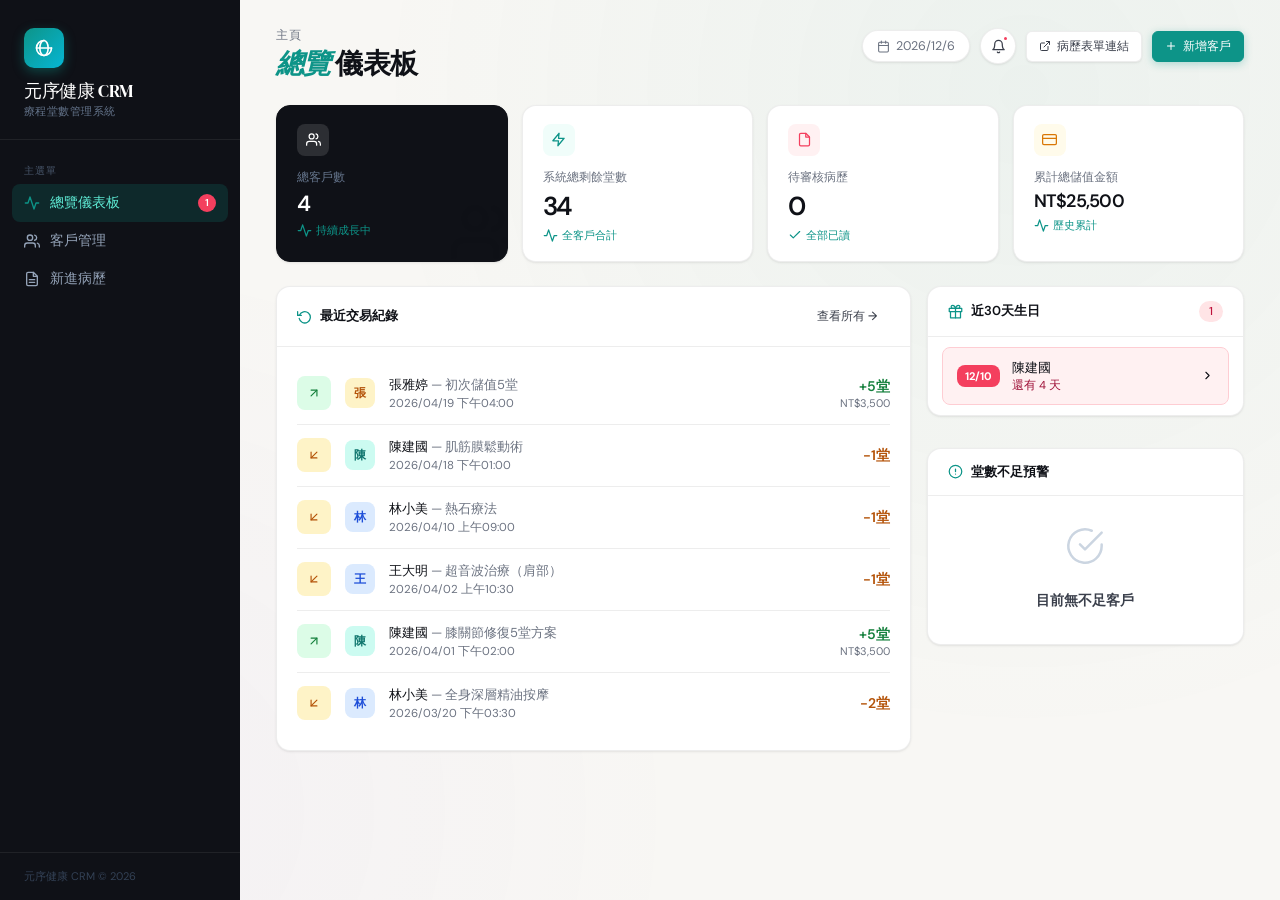
==== commit b95d283a: "Add files via upload" ====
--- a/index.html
+++ b/index.html
@@ -3,7 +3,7 @@
 <head>
 <meta charset="UTF-8"/>
 <meta name="viewport" content="width=device-width,initial-scale=1.0"/>
-<title>Bloom CRM — 療程管理系統</title>
+<title>元序健康調理中心 — 療程管理系統</title>
 <link rel="preconnect" href="https://fonts.googleapis.com"/>
 <link rel="preconnect" href="https://fonts.gstatic.com" crossorigin/>
 <link href="https://fonts.googleapis.com/css2?family=DM+Serif+Display:ital@0;1&family=DM+Sans:opsz,wght@9..40,300;9..40,400;9..40,500;9..40,600&display=swap" rel="stylesheet"/>
@@ -19,7 +19,7 @@
       <div class="sidebar-logo-icon">
         <svg xmlns="http://www.w3.org/2000/svg" width="20" height="20" viewBox="0 0 24 24" fill="none" stroke="currentColor" stroke-width="2" stroke-linecap="round" stroke-linejoin="round"><path d="M12 3c-4.97 0-9 4.03-9 9s4.03 9 9 9 9-4.03 9-9"/><path d="M12 3c2.76 0 5 4.03 5 9s-2.24 9-5 9"/><path d="M3 12h18"/><path d="M12 3c-2.76 0-5 4.03-5 9s2.24 9 5 9"/></svg>
       </div>
-      <div class="sidebar-title">Bloom CRM</div>
+      <div class="sidebar-title">元序健康 CRM</div>
       <div class="sidebar-subtitle">療程堂數管理系統</div>
     </div>
     <nav class="sidebar-nav">
@@ -39,7 +39,7 @@
         <span class="nav-badge" id="nav-intake-badge" style="display:none">0</span>
       </button>
     </nav>
-    <div class="sidebar-footer">Bloom CRM &copy; 2026</div>
+    <div class="sidebar-footer">元序健康 CRM &copy; 2026</div>
   </aside>
 
   <!-- Main -->
